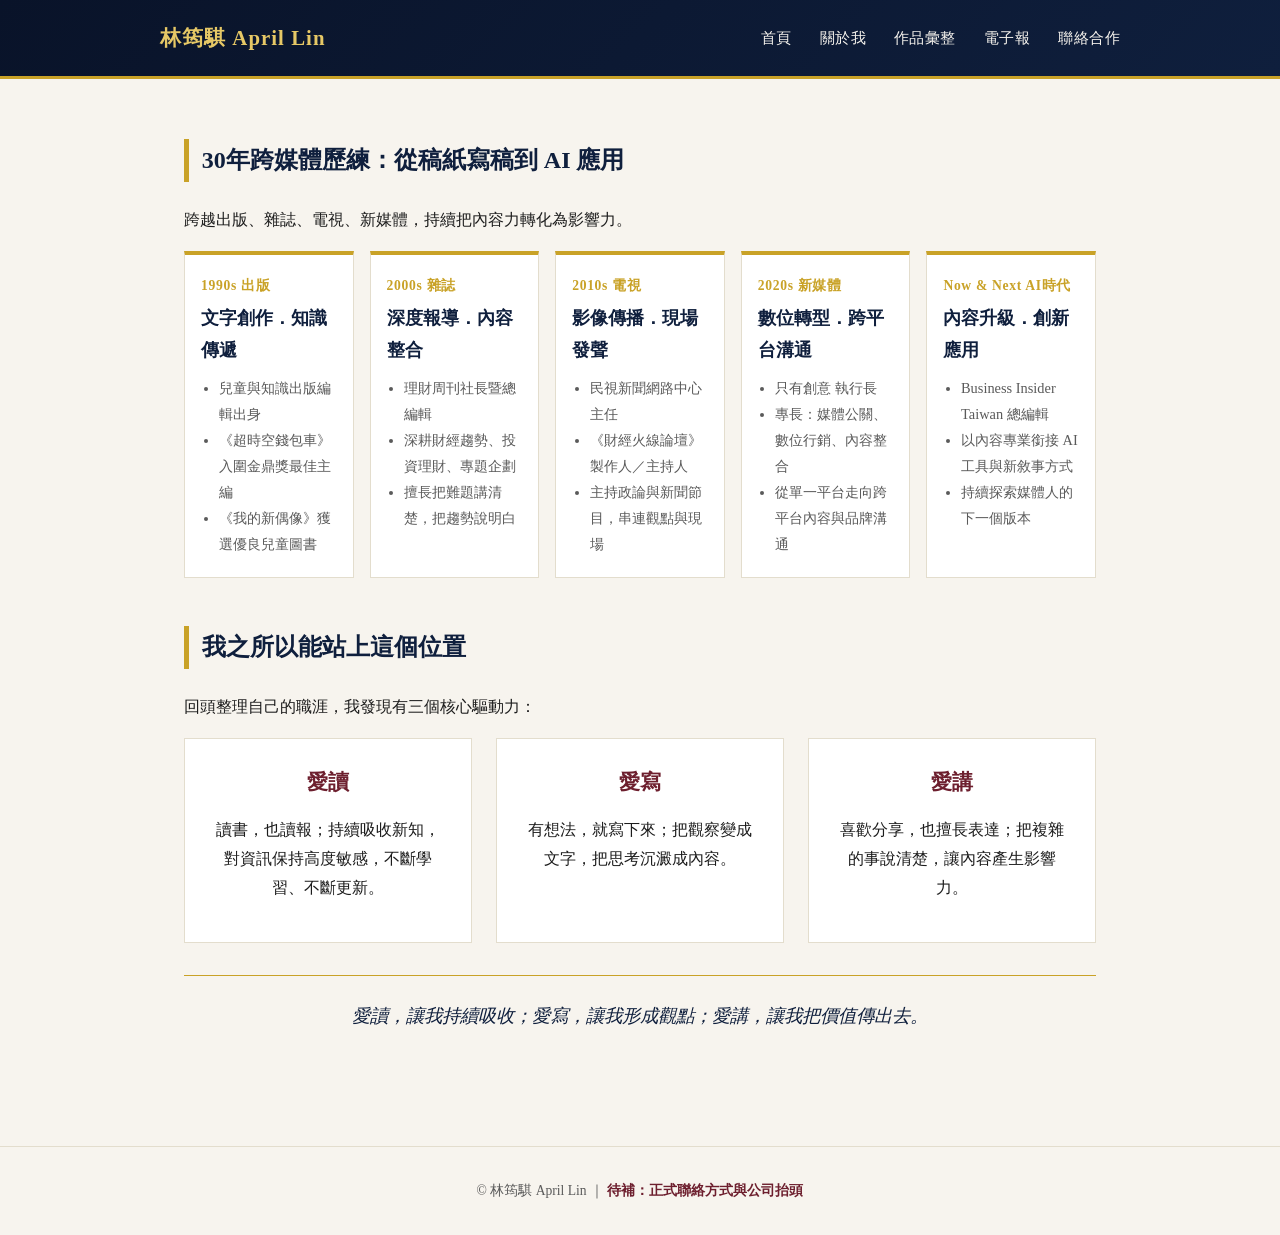
==== about.html @ d522f053 "Initial personal website Co-Authored-By: Claude Sonnet 5 <noreply@anthropic.com>" ====
<!DOCTYPE html>
<html lang="zh-Hant">
<head>
<meta charset="UTF-8">
<meta name="viewport" content="width=device-width, initial-scale=1.0">
<title>關於我 | 林筠騏 April Lin</title>
<link rel="stylesheet" href="css/style.css">
</head>
<body>

<header class="site-header">
  <div class="inner">
    <a class="brand" href="index.html">林筠騏 April Lin</a>
    <nav class="site-nav">
      <a href="index.html">首頁</a>
      <a href="about.html">關於我</a>
      <a href="portfolio.html">作品彙整</a>
      <a href="newsletter.html">電子報</a>
      <a href="contact.html">聯絡合作</a>
    </nav>
  </div>
</header>

<main>

  <section>
    <h2 class="section-title">30年跨媒體歷練：從稿紙寫稿到 AI 應用</h2>
    <p>跨越出版、雜誌、電視、新媒體，持續把內容力轉化為影響力。</p>

    <div class="timeline">
      <div class="stage">
        <div class="era">1990s 出版</div>
        <h3>文字創作．知識傳遞</h3>
        <ul>
          <li>兒童與知識出版編輯出身</li>
          <li>《超時空錢包車》入圍金鼎獎最佳主編</li>
          <li>《我的新偶像》獲選優良兒童圖書</li>
        </ul>
      </div>
      <div class="stage">
        <div class="era">2000s 雜誌</div>
        <h3>深度報導．內容整合</h3>
        <ul>
          <li>理財周刊社長暨總編輯</li>
          <li>深耕財經趨勢、投資理財、專題企劃</li>
          <li>擅長把難題講清楚，把趨勢說明白</li>
        </ul>
      </div>
      <div class="stage">
        <div class="era">2010s 電視</div>
        <h3>影像傳播．現場發聲</h3>
        <ul>
          <li>民視新聞網路中心主任</li>
          <li>《財經火線論壇》製作人／主持人</li>
          <li>主持政論與新聞節目，串連觀點與現場</li>
        </ul>
      </div>
      <div class="stage">
        <div class="era">2020s 新媒體</div>
        <h3>數位轉型．跨平台溝通</h3>
        <ul>
          <li>只有創意 執行長</li>
          <li>專長：媒體公關、數位行銷、內容整合</li>
          <li>從單一平台走向跨平台內容與品牌溝通</li>
        </ul>
      </div>
      <div class="stage">
        <div class="era">Now &amp; Next AI時代</div>
        <h3>內容升級．創新應用</h3>
        <ul>
          <li>Business Insider Taiwan 總編輯</li>
          <li>以內容專業銜接 AI 工具與新敘事方式</li>
          <li>持續探索媒體人的下一個版本</li>
        </ul>
      </div>
    </div>
  </section>

  <section>
    <h2 class="section-title">我之所以能站上這個位置</h2>
    <p>回頭整理自己的職涯，我發現有三個核心驅動力：</p>
    <div class="drivers">
      <div class="driver">
        <div class="label">愛讀</div>
        <p>讀書，也讀報；持續吸收新知，對資訊保持高度敏感，不斷學習、不斷更新。</p>
      </div>
      <div class="driver">
        <div class="label">愛寫</div>
        <p>有想法，就寫下來；把觀察變成文字，把思考沉澱成內容。</p>
      </div>
      <div class="driver">
        <div class="label">愛講</div>
        <p>喜歡分享，也擅長表達；把複雜的事說清楚，讓內容產生影響力。</p>
      </div>
    </div>
    <p class="quote-block">愛讀，讓我持續吸收；愛寫，讓我形成觀點；愛講，讓我把價值傳出去。</p>
  </section>

</main>

<footer>
  © 林筠騏 April Lin ｜ <span class="todo">待補：正式聯絡方式與公司抬頭</span>
</footer>

</body>
</html>
---- css/style.css ----
:root {
  --navy: #0f1f3d;
  --navy-deep: #091329;
  --gold: #c9a227;
  --gold-light: #e6c866;
  --cream: #f7f4ee;
  --text-dark: #1c1c1c;
  --text-muted: #5a5a5a;
  --maroon: #6d1f2e;
  --max-width: 960px;
}

* {
  box-sizing: border-box;
}

body {
  margin: 0;
  font-family: "Noto Serif TC", "PMingLiU", "Microsoft JhengHei", serif;
  background: var(--cream);
  color: var(--text-dark);
  line-height: 1.8;
}

a {
  color: var(--navy);
}

header.site-header {
  background: linear-gradient(135deg, var(--navy-deep), var(--navy));
  color: var(--cream);
  padding: 1.2rem 1.5rem;
  border-bottom: 3px solid var(--gold);
}

.site-header .inner {
  max-width: var(--max-width);
  margin: 0 auto;
  display: flex;
  justify-content: space-between;
  align-items: center;
  flex-wrap: wrap;
  gap: 0.5rem;
}

.site-header .brand {
  font-size: 1.3rem;
  font-weight: 700;
  letter-spacing: 0.05em;
  color: var(--gold-light);
  text-decoration: none;
}

nav.site-nav a {
  color: var(--cream);
  text-decoration: none;
  margin-left: 1.5rem;
  font-size: 0.95rem;
  letter-spacing: 0.03em;
}

nav.site-nav a:hover {
  color: var(--gold-light);
}

main {
  max-width: var(--max-width);
  margin: 0 auto;
  padding: 2.5rem 1.5rem 4rem;
}

.hero {
  text-align: center;
  padding: 3rem 1rem 2.5rem;
}

.hero .tagline {
  font-size: 1.8rem;
  color: var(--navy);
  font-weight: 700;
  border-top: 1px solid var(--gold);
  border-bottom: 1px solid var(--gold);
  display: inline-block;
  padding: 0.6rem 2rem;
  margin-bottom: 1.5rem;
}

.hero p.intro {
  font-size: 1.1rem;
  color: var(--text-muted);
  max-width: 640px;
  margin: 0 auto 2rem;
}

.btn {
  display: inline-block;
  background: var(--navy);
  color: var(--gold-light);
  padding: 0.8rem 2rem;
  text-decoration: none;
  border-radius: 3px;
  font-weight: 600;
  letter-spacing: 0.05em;
  border: 1px solid var(--gold);
  transition: background 0.2s ease;
}

.btn:hover {
  background: var(--navy-deep);
}

.btn.secondary {
  background: transparent;
  color: var(--navy);
  border: 1px solid var(--navy);
}

section {
  margin-bottom: 3rem;
}

h1, h2, h3 {
  color: var(--navy);
}

h2.section-title {
  font-size: 1.5rem;
  border-left: 5px solid var(--gold);
  padding-left: 0.8rem;
  margin-bottom: 1.5rem;
}

.timeline {
  display: grid;
  grid-template-columns: repeat(auto-fit, minmax(160px, 1fr));
  gap: 1rem;
  counter-reset: stage;
}

.timeline .stage {
  background: #fff;
  border: 1px solid #e3ddcd;
  border-top: 4px solid var(--gold);
  padding: 1.2rem 1rem;
  position: relative;
}

.timeline .stage .era {
  font-size: 0.85rem;
  color: var(--gold);
  font-weight: 700;
  letter-spacing: 0.05em;
}

.timeline .stage h3 {
  margin: 0.3rem 0 0.6rem;
  font-size: 1.1rem;
}

.timeline .stage ul {
  margin: 0;
  padding-left: 1.1rem;
  font-size: 0.9rem;
  color: var(--text-muted);
}

.drivers {
  display: grid;
  grid-template-columns: repeat(auto-fit, minmax(200px, 1fr));
  gap: 1.5rem;
}

.drivers .driver {
  background: #fff;
  border: 1px solid #e3ddcd;
  padding: 1.5rem;
  text-align: center;
}

.drivers .driver .label {
  font-size: 1.3rem;
  font-weight: 700;
  color: var(--maroon);
  margin-bottom: 0.5rem;
}

.quote-block {
  font-size: 1.15rem;
  font-style: italic;
  text-align: center;
  color: var(--navy);
  border-top: 1px solid var(--gold);
  padding-top: 1.5rem;
  margin-top: 2rem;
}

.portfolio-grid {
  display: grid;
  grid-template-columns: repeat(auto-fit, minmax(260px, 1fr));
  gap: 1.5rem;
}

.portfolio-col {
  background: #fff;
  border: 1px solid #e3ddcd;
  padding: 1.3rem;
}

.portfolio-col h3 {
  margin-top: 0;
  border-bottom: 2px solid var(--gold);
  padding-bottom: 0.5rem;
}

.portfolio-col ul {
  padding-left: 1.1rem;
  font-size: 0.92rem;
}

.portfolio-col li {
  margin-bottom: 0.6rem;
}

.subscribe-box {
  background: var(--navy);
  color: var(--cream);
  padding: 2rem;
  text-align: center;
  border: 1px solid var(--gold);
}

.subscribe-box h2 {
  color: var(--gold-light);
  margin-top: 0;
}

.placeholder-note {
  font-size: 0.85rem;
  color: #ffd9d9;
  background: rgba(109, 31, 46, 0.35);
  border: 1px dashed var(--maroon);
  padding: 0.6rem 0.9rem;
  margin-top: 1rem;
  display: inline-block;
}

.archive-list {
  list-style: none;
  padding: 0;
}

.archive-list li {
  padding: 0.8rem 0;
  border-bottom: 1px solid #e3ddcd;
}

.contact-block {
  background: #fff;
  border: 1px solid #e3ddcd;
  padding: 1.5rem;
}

.todo {
  color: var(--maroon);
  font-weight: 600;
}

footer {
  text-align: center;
  padding: 2rem 1rem;
  color: var(--text-muted);
  font-size: 0.85rem;
  border-top: 1px solid #e3ddcd;
}
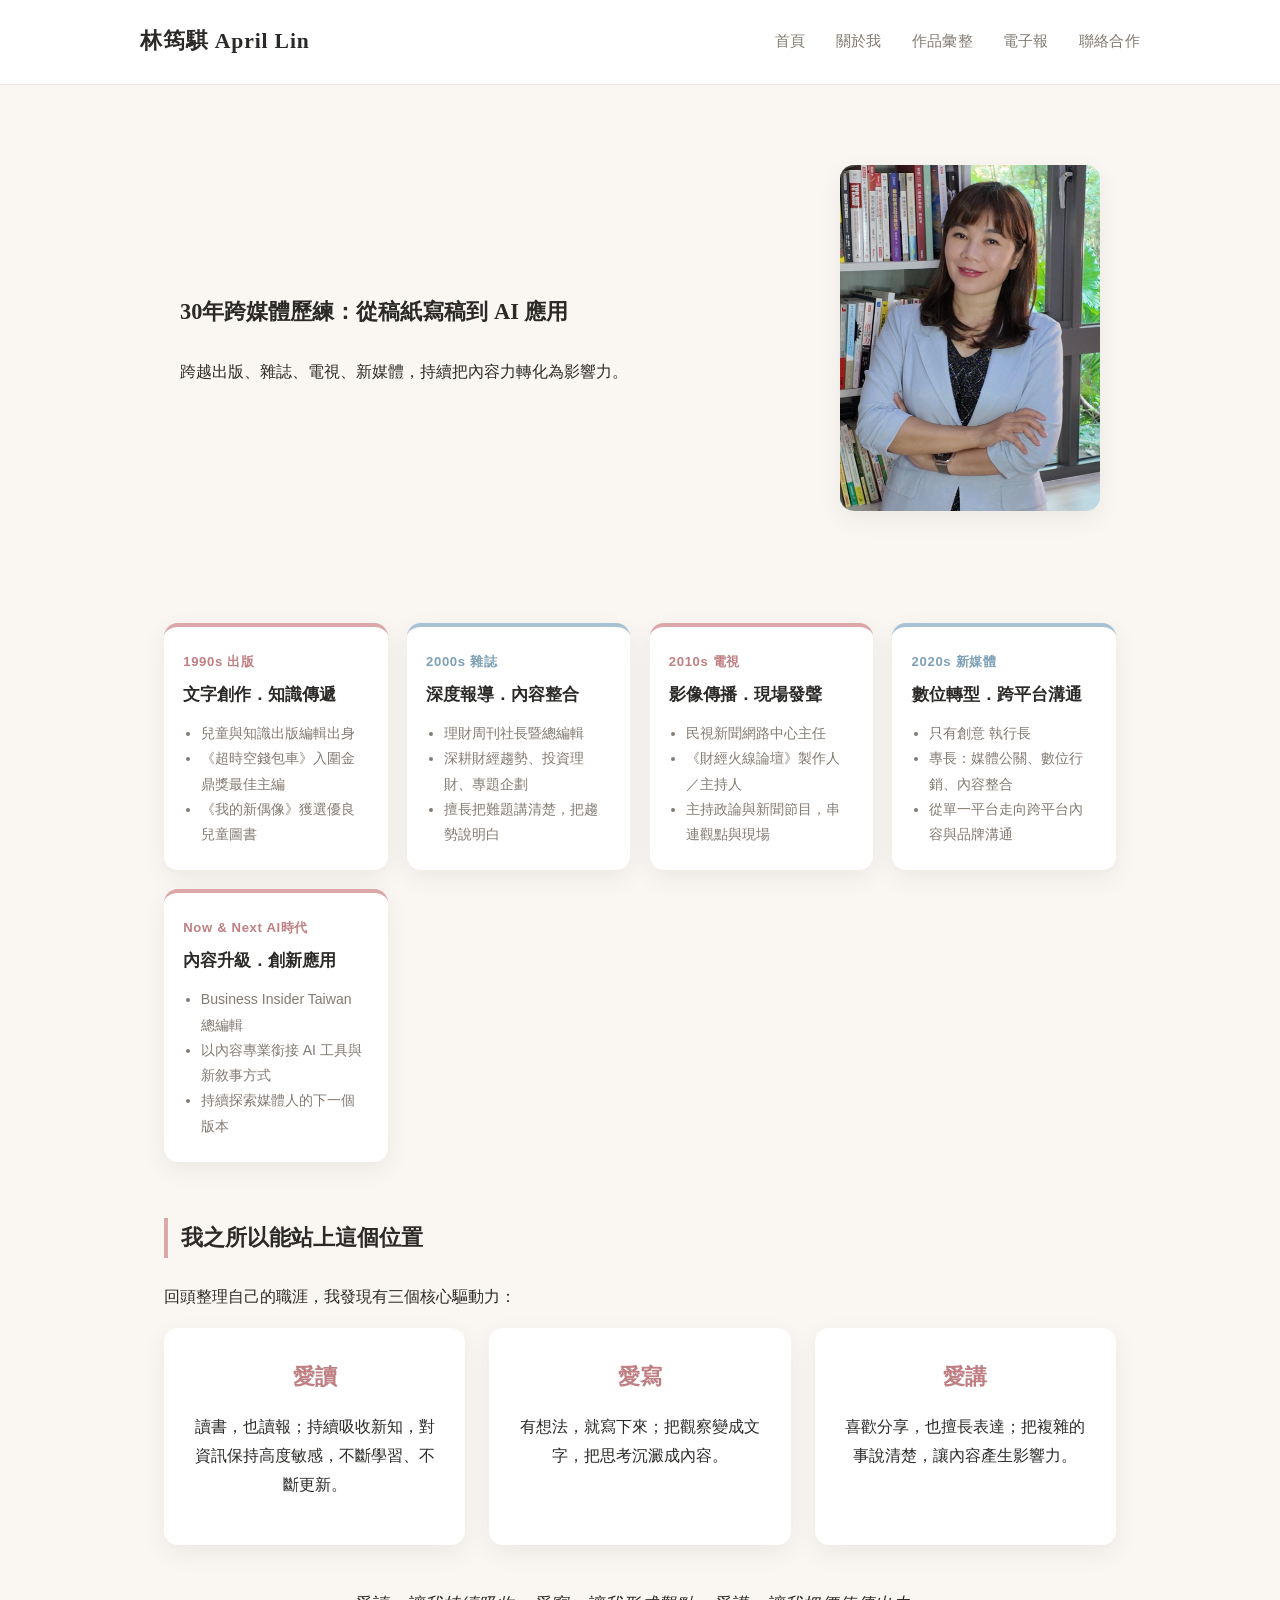
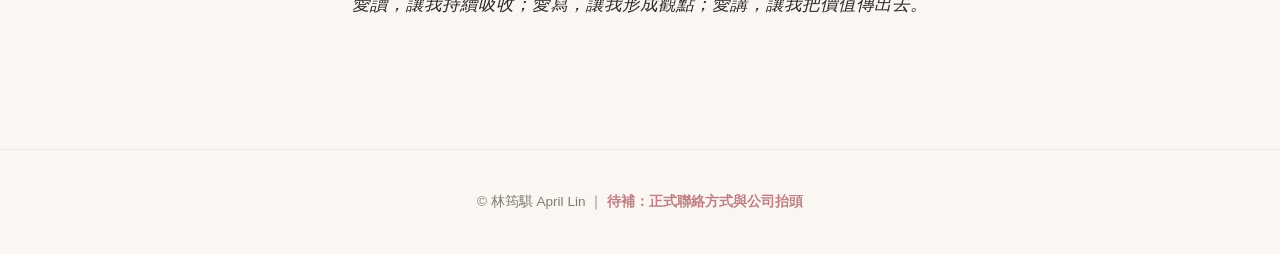
==== commit f9db6bdc: "Redesign with lighter fashion-forward palette and add portrait photos Co-Authored-By: Claude Sonnet " ====
--- a/about.html
+++ b/about.html
@@ -23,10 +23,17 @@
 
 <main>
 
+  <section class="hero">
+    <div class="hero-text">
+      <h2 class="section-title" style="border:none;padding-left:0;">30年跨媒體歷練：從稿紙寫稿到 AI 應用</h2>
+      <p>跨越出版、雜誌、電視、新媒體，持續把內容力轉化為影響力。</p>
+    </div>
+    <div class="hero-photo">
+      <img src="assets/portrait-2.jpg" alt="林筠騏 April Lin">
+    </div>
+  </section>
+
   <section>
-    <h2 class="section-title">30年跨媒體歷練：從稿紙寫稿到 AI 應用</h2>
-    <p>跨越出版、雜誌、電視、新媒體，持續把內容力轉化為影響力。</p>
-
     <div class="timeline">
       <div class="stage">
         <div class="era">1990s 出版</div>
--- a/css/style.css
+++ b/css/style.css
@@ -1,13 +1,18 @@
 :root {
-  --navy: #0f1f3d;
-  --navy-deep: #091329;
-  --gold: #c9a227;
-  --gold-light: #e6c866;
-  --cream: #f7f4ee;
-  --text-dark: #1c1c1c;
-  --text-muted: #5a5a5a;
-  --maroon: #6d1f2e;
-  --max-width: 960px;
+  --cream: #faf7f3;
+  --white: #ffffff;
+  --ink: #2b2a28;
+  --text-muted: #837b73;
+  --blush: #dba7a9;
+  --blush-deep: #bf7f83;
+  --blush-pale: #f3e3e2;
+  --powder: #a9c2d3;
+  --powder-deep: #7ea0b6;
+  --powder-pale: #e7eef2;
+  --gold-line: #cba877;
+  --max-width: 1000px;
+  --radius: 14px;
+  --shadow: 0 8px 24px rgba(43, 42, 40, 0.07);
 }
 
 * {
@@ -16,21 +21,30 @@
 
 body {
   margin: 0;
-  font-family: "Noto Serif TC", "PMingLiU", "Microsoft JhengHei", serif;
+  font-family: "Noto Sans TC", "Microsoft JhengHei", -apple-system, sans-serif;
   background: var(--cream);
-  color: var(--text-dark);
+  color: var(--ink);
   line-height: 1.8;
+  -webkit-font-smoothing: antialiased;
+}
+
+h1, h2, h3 {
+  font-family: "Noto Serif TC", "PMingLiU", serif;
+  color: var(--ink);
+  font-weight: 700;
 }
 
 a {
-  color: var(--navy);
+  color: var(--blush-deep);
 }
 
 header.site-header {
-  background: linear-gradient(135deg, var(--navy-deep), var(--navy));
-  color: var(--cream);
-  padding: 1.2rem 1.5rem;
-  border-bottom: 3px solid var(--gold);
+  background: var(--white);
+  padding: 1.4rem 1.5rem;
+  border-bottom: 1px solid var(--blush-pale);
+  position: sticky;
+  top: 0;
+  z-index: 10;
 }
 
 .site-header .inner {
@@ -40,127 +54,172 @@
   justify-content: space-between;
   align-items: center;
   flex-wrap: wrap;
-  gap: 0.5rem;
+  gap: 0.6rem;
 }
 
 .site-header .brand {
-  font-size: 1.3rem;
-  font-weight: 700;
-  letter-spacing: 0.05em;
-  color: var(--gold-light);
+  font-family: "Noto Serif TC", serif;
+  font-size: 1.35rem;
+  font-weight: 700;
+  letter-spacing: 0.04em;
+  color: var(--ink);
   text-decoration: none;
 }
 
 nav.site-nav a {
-  color: var(--cream);
+  color: var(--text-muted);
   text-decoration: none;
-  margin-left: 1.5rem;
-  font-size: 0.95rem;
-  letter-spacing: 0.03em;
+  margin-left: 1.6rem;
+  font-size: 0.92rem;
+  letter-spacing: 0.02em;
+  transition: color 0.2s ease;
 }
 
 nav.site-nav a:hover {
-  color: var(--gold-light);
+  color: var(--blush-deep);
 }
 
 main {
   max-width: var(--max-width);
   margin: 0 auto;
-  padding: 2.5rem 1.5rem 4rem;
+  padding: 3rem 1.5rem 4.5rem;
 }
 
 .hero {
-  text-align: center;
-  padding: 3rem 1rem 2.5rem;
+  display: flex;
+  align-items: center;
+  gap: 3rem;
+  padding: 2rem 1rem 3.5rem;
+  flex-wrap: wrap;
+}
+
+.hero .hero-text {
+  flex: 1 1 360px;
+}
+
+.hero .hero-photo {
+  flex: 0 0 auto;
+  width: 260px;
+}
+
+.hero .hero-photo img {
+  width: 100%;
+  border-radius: var(--radius);
+  box-shadow: var(--shadow);
+  display: block;
+  object-fit: cover;
+  aspect-ratio: 3 / 4;
 }
 
 .hero .tagline {
-  font-size: 1.8rem;
-  color: var(--navy);
-  font-weight: 700;
-  border-top: 1px solid var(--gold);
-  border-bottom: 1px solid var(--gold);
+  font-size: 2rem;
+  color: var(--ink);
+  font-weight: 700;
+  line-height: 1.4;
+  margin-bottom: 1.2rem;
+  position: relative;
   display: inline-block;
-  padding: 0.6rem 2rem;
-  margin-bottom: 1.5rem;
+}
+
+.hero .tagline::after {
+  content: "";
+  display: block;
+  width: 56px;
+  height: 3px;
+  background: linear-gradient(90deg, var(--blush), var(--powder));
+  border-radius: 2px;
+  margin-top: 0.8rem;
 }
 
 .hero p.intro {
-  font-size: 1.1rem;
+  font-size: 1.05rem;
   color: var(--text-muted);
-  max-width: 640px;
-  margin: 0 auto 2rem;
+  max-width: 520px;
+  margin: 0 0 2rem;
 }
 
 .btn {
   display: inline-block;
-  background: var(--navy);
-  color: var(--gold-light);
-  padding: 0.8rem 2rem;
+  background: linear-gradient(120deg, var(--blush), var(--blush-deep));
+  color: var(--white);
+  padding: 0.85rem 2.2rem;
   text-decoration: none;
-  border-radius: 3px;
-  font-weight: 600;
-  letter-spacing: 0.05em;
-  border: 1px solid var(--gold);
-  transition: background 0.2s ease;
+  border-radius: 999px;
+  font-weight: 700;
+  letter-spacing: 0.03em;
+  border: none;
+  transition: transform 0.15s ease, box-shadow 0.15s ease;
+  box-shadow: 0 6px 16px rgba(191, 127, 131, 0.35);
 }
 
 .btn:hover {
-  background: var(--navy-deep);
+  transform: translateY(-1px);
+  box-shadow: 0 8px 20px rgba(191, 127, 131, 0.45);
 }
 
 .btn.secondary {
-  background: transparent;
-  color: var(--navy);
-  border: 1px solid var(--navy);
+  background: var(--white);
+  color: var(--ink);
+  border: 1.5px solid var(--powder-deep);
+  box-shadow: none;
+}
+
+.btn.secondary:hover {
+  background: var(--powder-pale);
 }
 
 section {
-  margin-bottom: 3rem;
-}
-
-h1, h2, h3 {
-  color: var(--navy);
+  margin-bottom: 3.5rem;
 }
 
 h2.section-title {
-  font-size: 1.5rem;
-  border-left: 5px solid var(--gold);
+  font-size: 1.4rem;
+  border-left: 4px solid var(--blush);
   padding-left: 0.8rem;
-  margin-bottom: 1.5rem;
+  margin-bottom: 1.6rem;
 }
 
 .timeline {
   display: grid;
-  grid-template-columns: repeat(auto-fit, minmax(160px, 1fr));
-  gap: 1rem;
-  counter-reset: stage;
+  grid-template-columns: repeat(auto-fit, minmax(180px, 1fr));
+  gap: 1.2rem;
 }
 
 .timeline .stage {
-  background: #fff;
-  border: 1px solid #e3ddcd;
-  border-top: 4px solid var(--gold);
-  padding: 1.2rem 1rem;
-  position: relative;
+  background: var(--white);
+  border-radius: var(--radius);
+  box-shadow: var(--shadow);
+  padding: 1.4rem 1.2rem;
+}
+
+.timeline .stage:nth-child(odd) {
+  border-top: 4px solid var(--blush);
+}
+
+.timeline .stage:nth-child(even) {
+  border-top: 4px solid var(--powder);
 }
 
 .timeline .stage .era {
-  font-size: 0.85rem;
-  color: var(--gold);
+  font-size: 0.82rem;
+  color: var(--blush-deep);
   font-weight: 700;
   letter-spacing: 0.05em;
 }
 
+.timeline .stage:nth-child(even) .era {
+  color: var(--powder-deep);
+}
+
 .timeline .stage h3 {
-  margin: 0.3rem 0 0.6rem;
-  font-size: 1.1rem;
+  margin: 0.4rem 0 0.7rem;
+  font-size: 1.05rem;
 }
 
 .timeline .stage ul {
   margin: 0;
   padding-left: 1.1rem;
-  font-size: 0.9rem;
+  font-size: 0.88rem;
   color: var(--text-muted);
 }
 
@@ -171,27 +230,28 @@
 }
 
 .drivers .driver {
-  background: #fff;
-  border: 1px solid #e3ddcd;
-  padding: 1.5rem;
+  background: var(--white);
+  border-radius: var(--radius);
+  box-shadow: var(--shadow);
+  padding: 1.8rem 1.5rem;
   text-align: center;
 }
 
 .drivers .driver .label {
-  font-size: 1.3rem;
-  font-weight: 700;
-  color: var(--maroon);
-  margin-bottom: 0.5rem;
+  font-family: "Noto Serif TC", serif;
+  font-size: 1.4rem;
+  font-weight: 700;
+  color: var(--blush-deep);
+  margin-bottom: 0.6rem;
 }
 
 .quote-block {
-  font-size: 1.15rem;
+  font-size: 1.1rem;
   font-style: italic;
   text-align: center;
-  color: var(--navy);
-  border-top: 1px solid var(--gold);
-  padding-top: 1.5rem;
-  margin-top: 2rem;
+  color: var(--ink);
+  padding: 1.8rem 1rem 0;
+  margin-top: 1rem;
 }
 
 .portfolio-grid {
@@ -201,15 +261,16 @@
 }
 
 .portfolio-col {
-  background: #fff;
-  border: 1px solid #e3ddcd;
-  padding: 1.3rem;
+  background: var(--white);
+  border-radius: var(--radius);
+  box-shadow: var(--shadow);
+  padding: 1.4rem 1.5rem;
 }
 
 .portfolio-col h3 {
   margin-top: 0;
-  border-bottom: 2px solid var(--gold);
-  padding-bottom: 0.5rem;
+  padding-bottom: 0.6rem;
+  border-bottom: 2px solid var(--blush-pale);
 }
 
 .portfolio-col ul {
@@ -222,25 +283,27 @@
 }
 
 .subscribe-box {
-  background: var(--navy);
-  color: var(--cream);
-  padding: 2rem;
+  background: linear-gradient(135deg, var(--blush-pale), var(--powder-pale));
+  color: var(--ink);
+  padding: 2.5rem 2rem;
   text-align: center;
-  border: 1px solid var(--gold);
+  border-radius: var(--radius);
+  box-shadow: var(--shadow);
 }
 
 .subscribe-box h2 {
-  color: var(--gold-light);
+  color: var(--ink);
   margin-top: 0;
 }
 
 .placeholder-note {
   font-size: 0.85rem;
-  color: #ffd9d9;
-  background: rgba(109, 31, 46, 0.35);
-  border: 1px dashed var(--maroon);
-  padding: 0.6rem 0.9rem;
-  margin-top: 1rem;
+  color: var(--blush-deep);
+  background: var(--white);
+  border: 1px dashed var(--blush);
+  border-radius: 8px;
+  padding: 0.7rem 1rem;
+  margin-top: 1.2rem;
   display: inline-block;
 }
 
@@ -250,25 +313,26 @@
 }
 
 .archive-list li {
-  padding: 0.8rem 0;
-  border-bottom: 1px solid #e3ddcd;
+  padding: 0.9rem 0;
+  border-bottom: 1px solid var(--blush-pale);
 }
 
 .contact-block {
-  background: #fff;
-  border: 1px solid #e3ddcd;
-  padding: 1.5rem;
+  background: var(--white);
+  border-radius: var(--radius);
+  box-shadow: var(--shadow);
+  padding: 1.8rem;
 }
 
 .todo {
-  color: var(--maroon);
+  color: var(--blush-deep);
   font-weight: 600;
 }
 
 footer {
   text-align: center;
-  padding: 2rem 1rem;
+  padding: 2.5rem 1rem;
   color: var(--text-muted);
   font-size: 0.85rem;
-  border-top: 1px solid #e3ddcd;
-}
+  border-top: 1px solid var(--blush-pale);
+}
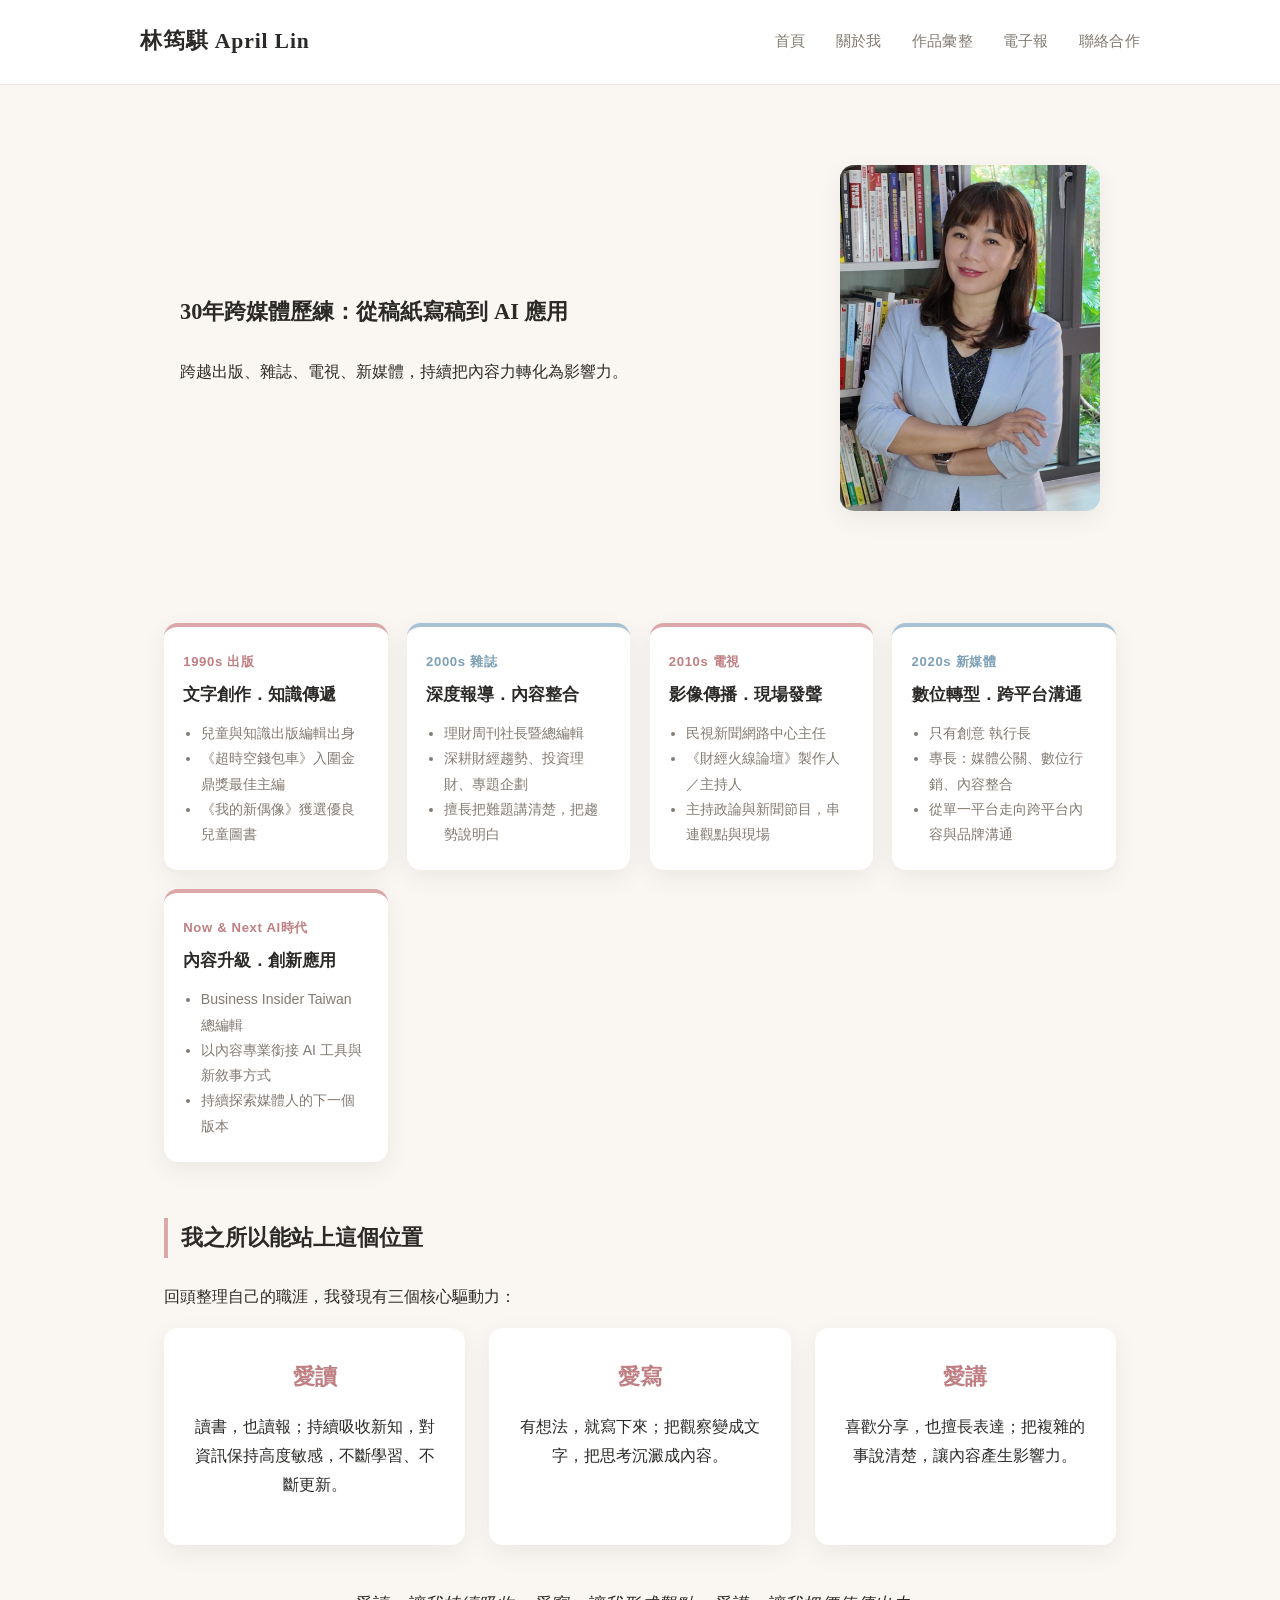
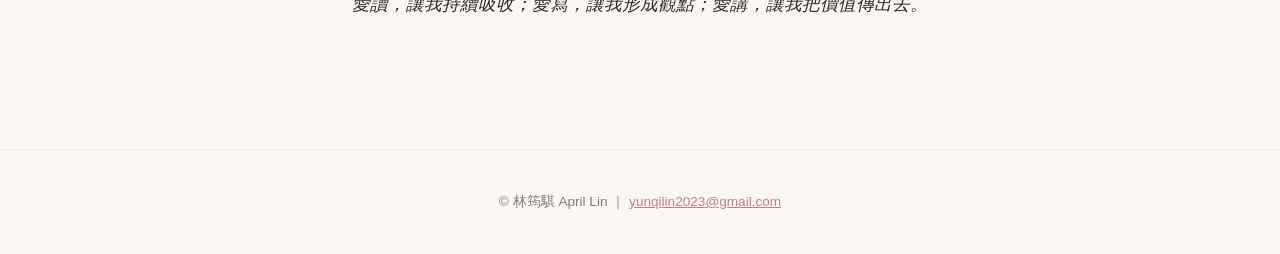
==== commit fa3bede8: "Update homepage intro, contact info, and footer email" ====
--- a/about.html
+++ b/about.html
@@ -106,7 +106,7 @@
 </main>
 
 <footer>
-  © 林筠騏 April Lin ｜ <span class="todo">待補：正式聯絡方式與公司抬頭</span>
+  © 林筠騏 April Lin ｜ <a href="mailto:yunqilin2023@gmail.com">yunqilin2023@gmail.com</a>
 </footer>
 
 </body>
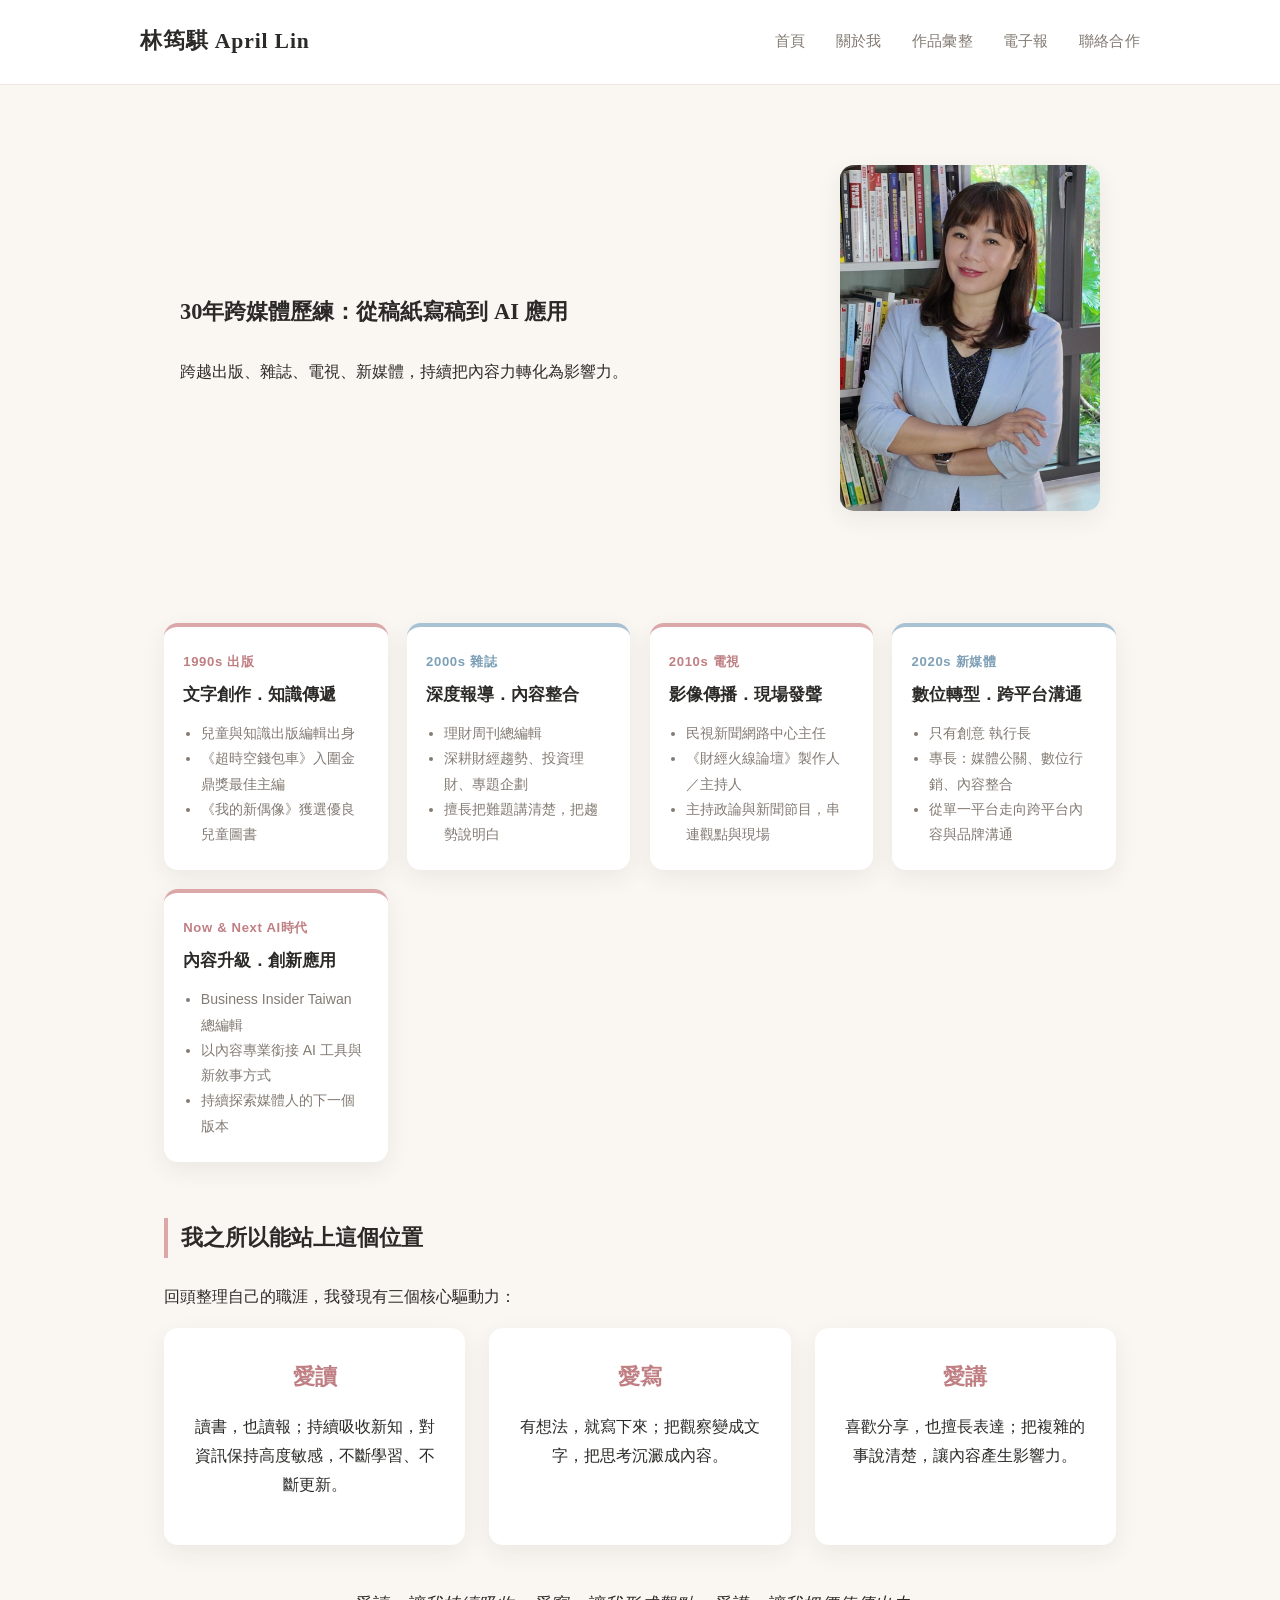
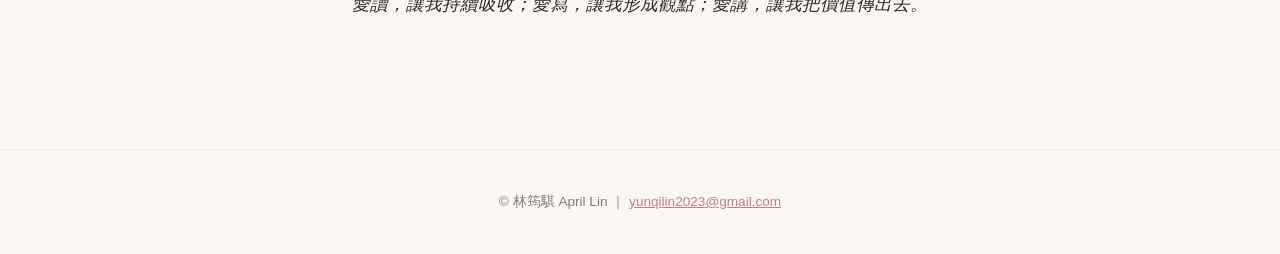
==== commit 33e58227: "Remove 社長 from 2000s timeline entry" ====
--- a/about.html
+++ b/about.html
@@ -48,7 +48,7 @@
         <div class="era">2000s 雜誌</div>
         <h3>深度報導．內容整合</h3>
         <ul>
-          <li>理財周刊社長暨總編輯</li>
+          <li>理財周刊總編輯</li>
           <li>深耕財經趨勢、投資理財、專題企劃</li>
           <li>擅長把難題講清楚，把趨勢說明白</li>
         </ul>
--- a/css/style.css
+++ b/css/style.css
@@ -223,6 +223,40 @@
   color: var(--text-muted);
 }
 
+.book-feature {
+  display: flex;
+  gap: 2rem;
+  align-items: center;
+  background: var(--white);
+  border-radius: var(--radius);
+  box-shadow: var(--shadow);
+  padding: 1.8rem;
+  margin-bottom: 2.5rem;
+  flex-wrap: wrap;
+}
+
+.book-feature img {
+  width: 160px;
+  height: auto;
+  border-radius: 8px;
+  box-shadow: var(--shadow);
+  flex-shrink: 0;
+}
+
+.book-feature-text {
+  flex: 1 1 300px;
+}
+
+.book-feature-text h3 {
+  margin-top: 0;
+  margin-bottom: 0.6rem;
+}
+
+.book-feature-text p {
+  color: var(--text-muted);
+  margin-bottom: 1.2rem;
+}
+
 .drivers {
   display: grid;
   grid-template-columns: repeat(auto-fit, minmax(200px, 1fr));
